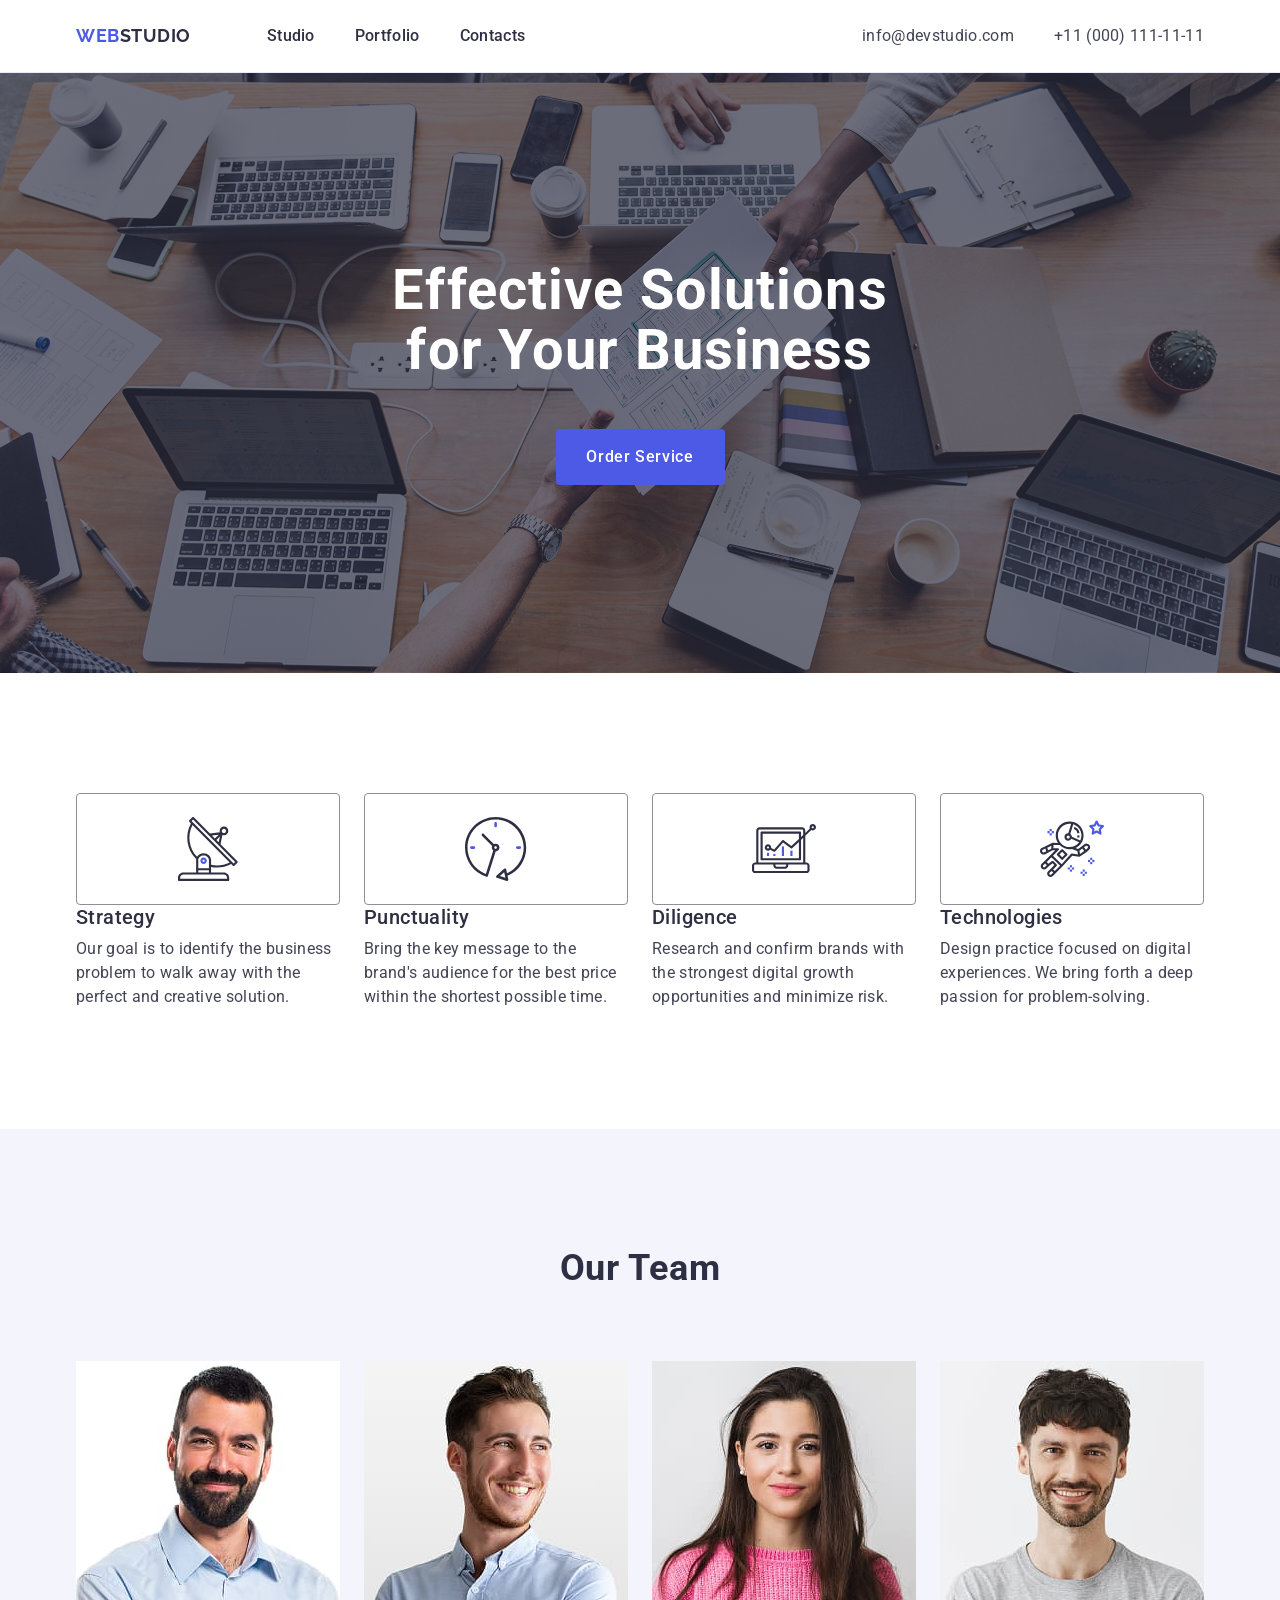
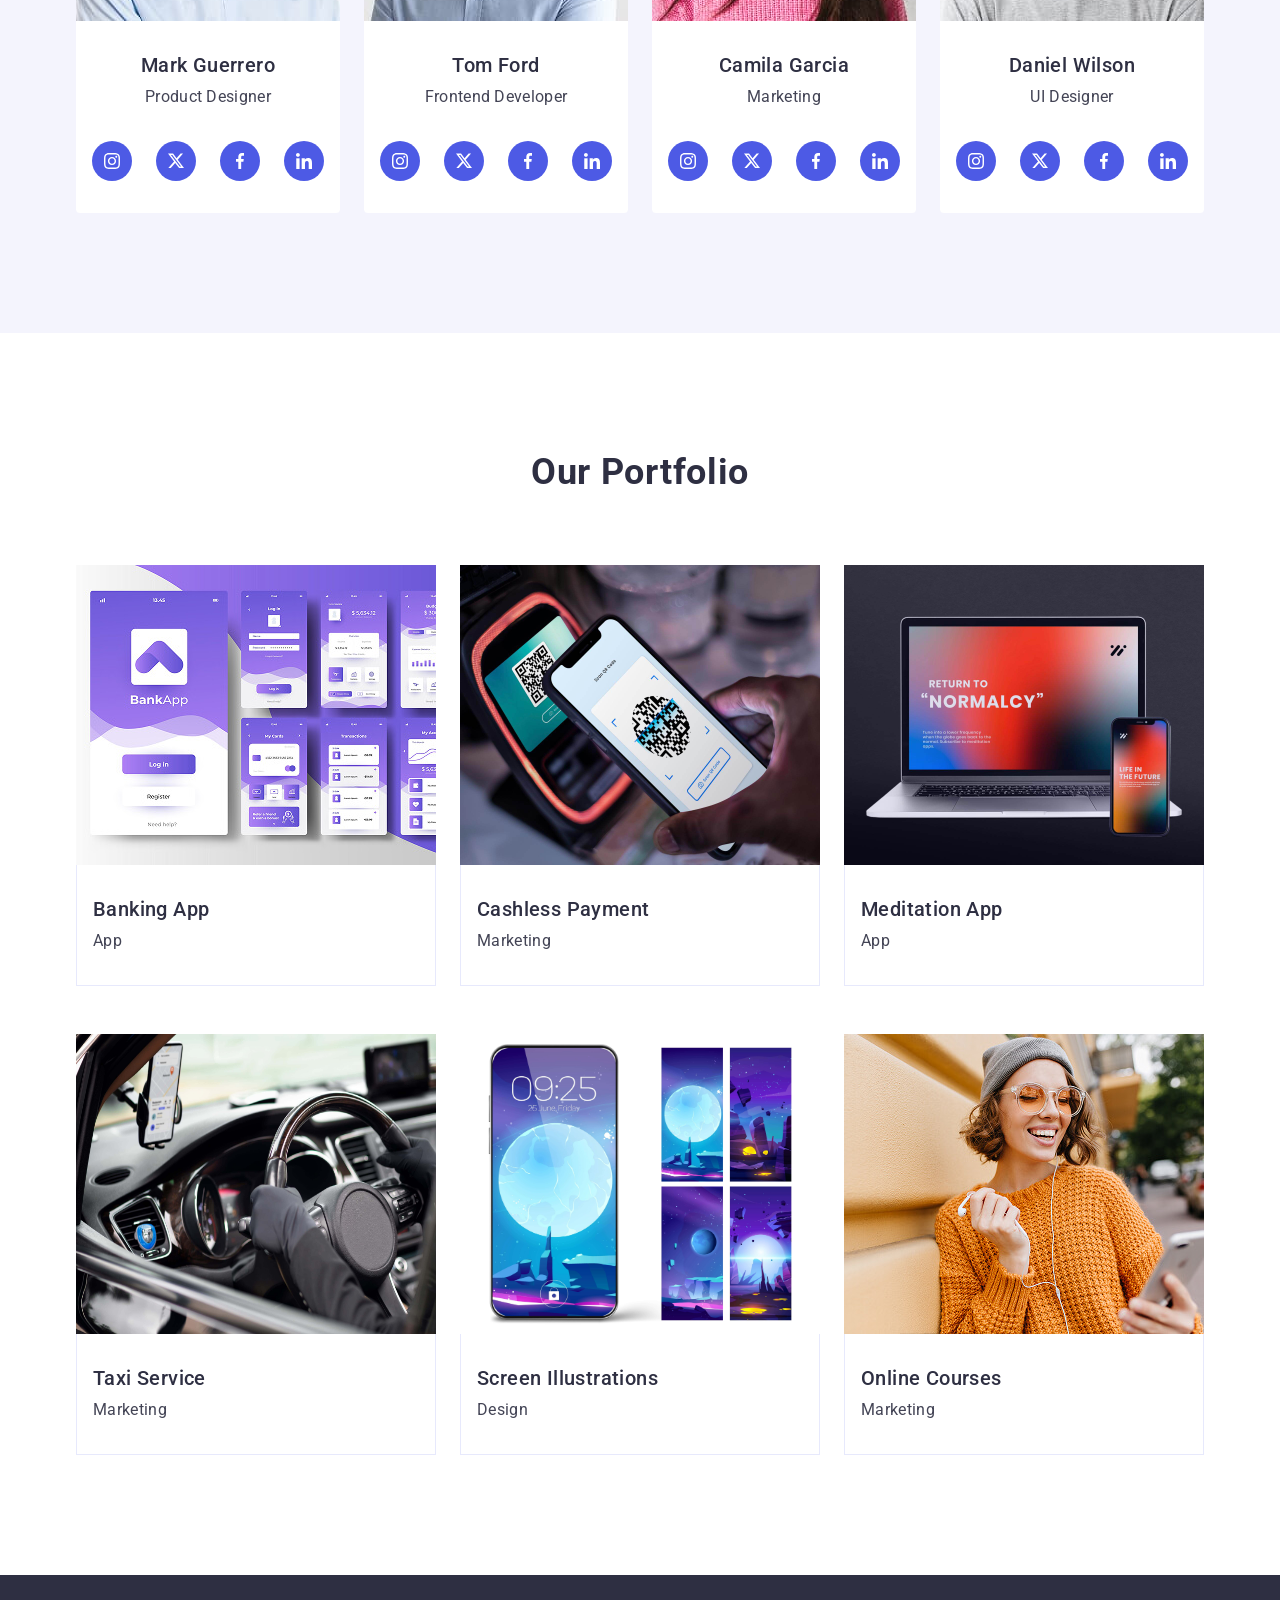
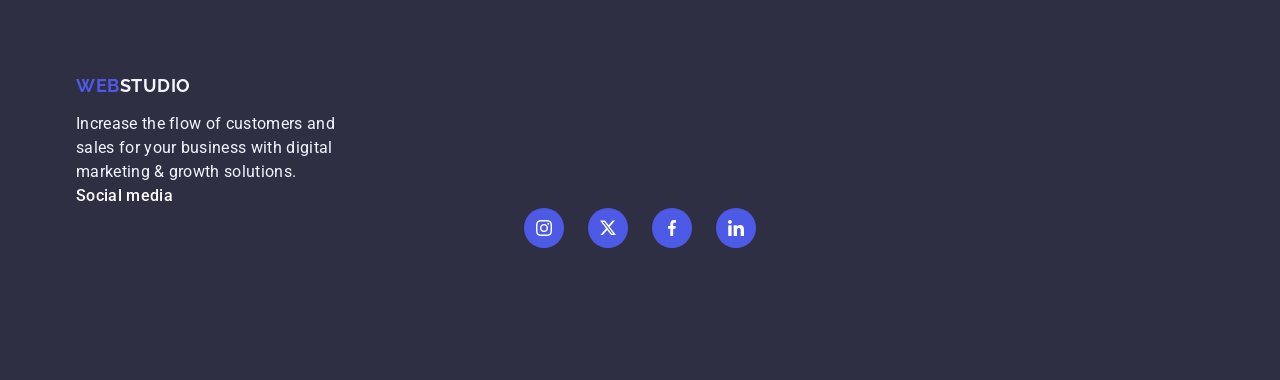
==== index.html @ 0b7d1f28 "правки" ====
<!doctype html>
<!-- home work 4 -->
<html lang="en">
  <head>
    <title>Webstudio</title>
    <!-- connecting google fonts  -->
    <link rel="preconnect" href="https://fonts.googleapis.com" />
    <link rel="preconnect" href="https://fonts.gstatic.com" crossorigin />
    <link
      href="https://fonts.googleapis.com/css2?family=Raleway:ital,wght@0,100..900;1,100..900&family=Roboto:ital,wght@0,100..900;1,100..900&display=swap"
      rel="stylesheet"
    />
    <link
      rel="stylesheet"
      href="https://cdnjs.cloudflare.com/ajax/libs/modern-normalize/3.0.1/modern-normalize.min.css"
    />
    <meta charset="UTF-8" />
    <meta name="viewport" content="width=device-width, initial-scale=1.0" />
    <link rel="stylesheet" href="./css/styles.css" />
  </head>
  <body>
    <header class="header-box">
      <div class="container header-container">
        <nav class="header-nav">
          <a class="logo header-logo" href="./index.html"
            >Web<span class="logo-studio-header">Studio</span></a
          >
          <ul class="menu">
            <li class="menu-item">
              <a class="menu-item-link" href="./index.html">Studio</a>
            </li>
            <li class="menu-item">
              <a class="menu-item-link" href="">Portfolio</a>
            </li>
            <li class="menu-item">
              <a class="menu-item-link" href="">Contacts</a>
            </li>
          </ul>
        </nav>
        <address class="contacts">
          <ul class="contacts-list">
            <li>
              <a class="contacts-link" href="mailto:info@devstudio.com"
                >info@devstudio.com</a
              >
            </li>
            <li>
              <a class="contacts-link" href="tel:+110001111111"
                >+11 (000) 111-11-11</a
              >
            </li>
          </ul>
        </address>
      </div>
    </header>
    <main>
      <!--first section-->
      <section class="first-section">
        <div class="container">
          <h1 class="first-section-title">
            Effective Solutions for Your Business
          </h1>
          <button class="button-order" type="button">Order Service</button>
        </div>
      </section>

      <!--Our Features -->
      <section class="section-strategy">
        <div class="container">
          <h2 class="visually-hidden">не може бути пустим</h2>
          <ul class="icon-menu">
            <li class="icon-item">
              <a href="#"
                ><svg class="icon-svg" width="64" height="64">
                  <use href="./images/icons.svg#satelite"></use>
                </svg>
              </a>
            </li>
            <li class="icon-item">
              <a href="#"
                ><svg class="icon-svg" width="64" height="64">
                  <use href="./images/icons.svg#clock"></use>
                </svg>
              </a>
            </li>
            <li class="icon-item">
              <a href="#">
                <svg class="icon-svg" width="64" height="64">
                  <use href="./images/icons.svg#pc"></use>
                </svg>
              </a>
            </li>
            <li class="icon-item">
              <a href="#"
                ><svg class="icon-svg" width="64" height="64">
                  <use href="./images/icons.svg#cosmo"></use>
                </svg>
              </a>
            </li>
          </ul>
          <ul class="strategy">
            <li class="strategy-item">
              <h3 class="h-style">Strategy</h3>
              <p class="text">
                Our goal is to identify the business problem to walk away with
                the perfect and creative solution.
              </p>
            </li>
            <li class="strategy-item">
              <h3 class="h-style">Punctuality</h3>
              <p class="text">
                Bring the key message to the brand's audience for the best price
                within the shortest possible time.
              </p>
            </li>
            <li class="strategy-item">
              <h3 class="h-style">Diligence</h3>
              <p class="text">
                Research and confirm brands with the strongest digital growth
                opportunities and minimize risk.
              </p>
            </li>
            <li class="strategy-item">
              <h3 class="h-style">Technologies</h3>
              <p class="text">
                Design practice focused on digital experiences. We bring forth a
                deep passion for problem-solving.
              </p>
            </li>
          </ul>
        </div>
      </section>
      <!--Our Team / section 3 -->
      <section class="section_our_team">
        <div class="container">
          <h2 class="title-h2">Our Team</h2>
          <ul class="team-list">
            <li class="team-item">
              <img
                class="team-item-img"
                src="./images/mark_guerrero.jpg"
                alt="Mark Guerrero"
                width="264"
                height="260"
              />
              <div class="text-item">
                <h3 class="h-style h-style-team">Mark Guerrero</h3>
                <p class="text text-style-team">Product Designer</p>
              </div>
              <!-- social icons -->
              <div>
                <ul class="social-menu">
                  <li class="social-item">
                    <a href="#" class="social-link" aria-label="instagram">
                      <svg width="16" height="16">
                        <use href="./images/icons.svg#instagram"></use>
                      </svg>
                    </a>
                  </li>
                  <li class="social-item">
                    <a href="#" class="social-link" aria-label="twitter"
                      ><svg width="16" height="16">
                        <use href="./images/icons.svg#twitter"></use>
                      </svg>
                    </a>
                  </li>
                  <li class="social-item">
                    <a href="#" class="social-link" aria-label="facebook"
                      ><svg width="16" height="16">
                        <use href="./images/icons.svg#facebook"></use>
                      </svg>
                    </a>
                  </li>
                  <li class="social-icon">
                    <a href="#" class="social-link" aria-label="linkdn"
                      ><svg width="16" height="16">
                        <use href="./images/icons.svg#linkdn"></use>
                      </svg>
                    </a>
                  </li>
                </ul>
              </div>
            </li>
            <li class="team-item">
              <img
                class="team-item-img"
                src="./images/tom_ford.jpg"
                alt="Tom Ford"
                width="264"
                height="260"
              />
              <div class="text-item">
                <h3 class="h-style h-style-team">Tom Ford</h3>
                <p class="text text-style-team">Frontend Developer</p>
              </div>
              <div>
                <ul class="social-menu">
                  <li class="social-item">
                    <a href="#" class="social-link" aria-label="instagram">
                      <svg width="16" height="16">
                        <use href="./images/icons.svg#instagram"></use>
                      </svg>
                    </a>
                  </li>
                  <li class="social-item">
                    <a href="#" class="social-link" aria-label="twitter"
                      ><svg width="16" height="16">
                        <use href="./images/icons.svg#twitter"></use>
                      </svg>
                    </a>
                  </li>
                  <li>
                    <a href="#" class="social-link" aria-label="facebook"
                      ><svg width="16" height="16">
                        <use href="./images/icons.svg#facebook"></use>
                      </svg>
                    </a>
                  </li>
                  <li>
                    <a href="#" class="social-link" aria-label="linkdn"
                      ><svg width="16" height="16">
                        <use href="./images/icons.svg#linkdn"></use>
                      </svg>
                    </a>
                  </li>
                </ul>
              </div>
            </li>

            <li class="team-item">
              <img
                class="team-item-img"
                src="./images/camila_garcia.jpg"
                alt="foto_camila_garcia"
                width="264"
                height="260"
              />
              <div class="text-item">
                <h3 class="h-style h-style-team">Camila Garcia</h3>
                <p class="text text-style-team">Marketing</p>
              </div>
              <div>
                <ul class="social-menu">
                  <li>
                    <a href="#" class="social-link" aria-label="instagram">
                      <svg width="16" height="16">
                        <use href="./images/icons.svg#instagram"></use>
                      </svg>
                    </a>
                  </li>
                  <li>
                    <a href="#" class="social-link" aria-label="twitter"
                      ><svg width="16" height="16">
                        <use href="./images/icons.svg#twitter"></use>
                      </svg>
                    </a>
                  </li>
                  <li>
                    <a href="#" class="social-link" aria-label="facebook"
                      ><svg class="social-icon" width="16" height="16">
                        <use href="./images/icons.svg#facebook"></use>
                      </svg>
                    </a>
                  </li>
                  <li>
                    <a href="#" class="social-link" aria-label="linkdn"
                      ><svg width="16" height="16">
                        <use href="./images/icons.svg#linkdn"></use>
                      </svg>
                    </a>
                  </li>
                </ul>
              </div>
            </li>
            <li class="team-item">
              <img
                class="team-item-img"
                src="./images/daniel_wilson.jpg"
                alt="Daniel  Wilson"
                width="264"
                height="260"
              />
              <div class="text-item">
                <h3 class="h-style h-style-team">Daniel Wilson</h3>
                <p class="text text-style-team">UI Designer</p>
              </div>
              <div>
                <ul class="social-menu">
                  <li>
                    <a href="#" class="social-link" aria-label="instagram">
                      <svg width="16" height="16">
                        <use href="./images/icons.svg#instagram"></use>
                      </svg>
                    </a>
                  </li>
                  <li>
                    <a href="#" class="social-link" aria-label="twitter"
                      ><svg width="16" height="16">
                        <use href="./images/icons.svg#twitter"></use>
                      </svg>
                    </a>
                  </li>
                  <li>
                    <a href="#" class="social-link" aria-label="facebook"
                      ><svg width="16" height="16">
                        <use href="./images/icons.svg#facebook"></use>
                      </svg>
                    </a>
                  </li>
                  <li>
                    <a href="#" class="social-link" aria-label="linkdn"
                      ><svg width="16" height="16">
                        <use href="./images/icons.svg#linkdn"></use>
                      </svg>
                    </a>
                  </li>
                </ul>
              </div>
            </li>
          </ul>
        </div>
      </section>
      <!-- Our Portfolio/ section 4 -->
      <section class="section-portfolio">
        <div class="container">
          <h2 class="title-h2">Our Portfolio</h2>
          <ul class="portfolio-list">
            <li class="portfolio-item">
              <img
                class="portfolio-item-img"
                src="./images/banking_app.jpg"
                alt="Banking App"
                width="360"
                height="300"
              />
              <div class="text-portfolio">
                <h3 class="h-style">Banking App</h3>
                <p class="text">App</p>
              </div>
            </li>
            <li class="portfolio-item">
              <img
                class="portfolio-item-img"
                src="./images/cashless_payment.jpg"
                alt="Cashless Payment"
                width="360"
                height="300"
              />
              <div class="text-portfolio">
                <h3 class="h-style">Cashless Payment</h3>
                <p class="text">Marketing</p>
              </div>
            </li>
            <li class="portfolio-item">
              <img
                class="portfolio-item-img"
                src="./images/meditation_app.jpg"
                alt="Meditation App"
                width="360"
                height="300"
              />
              <div class="text-portfolio">
                <h3 class="h-style">Meditation App</h3>
                <p class="text">App</p>
              </div>
            </li>
            <li class="portfolio-item">
              <img
                class="portfolio-item-img"
                src="./images/taxi_service.jpg"
                alt="Taxi Service"
                width="360"
                height="300"
              />
              <div class="text-portfolio">
                <h3 class="h-style">Taxi Service</h3>
                <p class="text">Marketing</p>
              </div>
            </li>
            <li class="portfolio-item">
              <img
                class="portfolio-item-img"
                src="./images/screen_illustrations.jpg"
                alt="Screen Illustrations"
                width="360"
                height="300"
              />
              <div class="text-portfolio">
                <h3 class="h-style">Screen Illustrations</h3>
                <p class="text">Design</p>
              </div>
            </li>
            <li class="portfolio-item">
              <img
                class="portfolio-item-img"
                src="./images/online_courses.jpg"
                alt="Online Courses"
                width="360"
                height="300"
              />
              <div class="text-portfolio">
                <h3 class="h-style">Online Courses</h3>
                <p class="text">Marketing</p>
              </div>
            </li>
          </ul>
        </div>
      </section>
    </main>
    <footer class="footer">
      <div class="container">
        <a class="logo logo-footer" href="./index.html"
          >Web<span class="logo-studio-footer">Studio</span></a
        >
        <p class="footer-text">
          Increase the flow of customers and sales for your business with
          digital marketing & growth solutions.
        </p>
        <div>
          <p class="footer-social-text">Social media</p>
          <ul class="social-menu">
            <li class="social-item">
              <a href="#" class="social-link" aria-label="instagram">
                <svg class="social-icon" width="16" height="16">
                  <use href="./images/icons.svg#instagram"></use>
                </svg>
              </a>
            </li>
            <li class="social-item">
              <a href="#" class="social-link" aria-label="twitter"
                ><svg class="social-icon" width="16" height="16">
                  <use href="./images/icons.svg#twitter"></use>
                </svg>
              </a>
            </li>
            <li class="social-item">
              <a href="#" class="social-link" aria-label="facebook"
                ><svg class="social-icon" width="16" height="16">
                  <use href="./images/icons.svg#facebook"></use>
                </svg>
              </a>
            </li>
            <li class="social-icon">
              <a href="#" class="social-link" aria-label="linkdn"
                ><svg class="social-icon" width="16" height="16">
                  <use href="./images/icons.svg#linkdn"></use>
                </svg>
              </a>
            </li>
          </ul>
        </div>
      </div>
    </footer>
  </body>
</html>
---- css/styles.css ----
/* стандартное правило стилей при верстке. Reset style */
ul {
  list-style-type: none;
  margin: 0;
  padding: 0;
}

a {
  text-decoration: none;
}

h1,
h2,
h3,
p {
  margin: 0;
  padding: 0;
}
.container {
  max-width: 1158px;
  padding: 0 15px;
  margin: 0 auto;
}
img {
  display: block;
  max-width: 100%;
}
button {
  border: none;
  background: none;
  cursor: pointer;
}

.header-box {
  border-bottom: 1px solid #e7e9fc;
}
.header-container {
  display: flex;
  align-items: center;
}
.header-nav {
  align-items: center;
  display: flex;
}
.menu {
  display: flex;
  align-items: center;
}
.contacts-list {
  display: flex;
  align-items: center;
  gap: 40px;
}
.header-logo {
  padding: 24px 0;
  margin-right: 76px;
}
body {
  background-color: #fff;
  color: #434455;
  font-family: "Roboto", sans-serif;
}
.text {
  color: #434455;
  font-weight: 400;
  font-size: 16px;
  line-height: 1.5;
  letter-spacing: 0.02em;
}

/* menu*/
.logo {
  font-weight: 700;
  font-size: 18px;
  line-height: 1.17;
  letter-spacing: 0.03em;
  text-transform: uppercase;
  font-family: "Raleway", sans-serif;
  color: #4d5ae5;
}
.logo-studio-header {
  color: #2e2f42;
}
.logo-studio-footer {
  color: #f4f4fd;
}
.contacts {
  font-style: normal;
}
.menu {
  gap: 40px;
}
.menu-item-link {
  padding: 24px 0;
  display: block;
  color: #2e2f42;
  font-weight: 500;
  font-size: 16px;
  line-height: 1.5;
  letter-spacing: 0.02em;
}
.menu-item-link:hover {
  color: #404bbf;
  text-decoration: underline;
}
.menu-item-link:focus {
  color: #404bbf;
  text-decoration: underline;
}
/* section address */
.contacts-link {
  color: #434455;
  font-weight: 400;
  font-size: 16px;
  line-height: 1.5;
  letter-spacing: 0.02em;
}
.contacts {
  margin-left: auto;
}
.contacts-list:hover {
  color: #404bbf;
}
.contacts-list:focus {
  color: #404bbf;
}
/* first-section / button */
.first-section {
  padding: 188px 0;

  background-image:
    linear-gradient(
      180deg,
      rgba(46, 47, 66, 0.7) 0%,
      rgba(46, 47, 66, 0.7) 100%
    ),
    url(../images/hero-bg.jpg);

  background-color: #2e2f42;
  background-repeat: no-repeat;
  background-position: center;
  background-size: cover;
}

.first-section-title {
  color: #ffffff;
  font-size: 56px;
  line-height: 1.07;
  text-align: center;
  letter-spacing: 0.02em;
  max-width: 496px;
  margin-bottom: 48px;
  margin-left: auto;
  margin-right: auto;
}
.button-order {
  font-family: "Roboto", sans-serif;
  background-color: #4d5ae5;
  font-weight: 500;
  font-size: 16px;
  line-height: 1.5;
  letter-spacing: 0.04em;
  color: #fff;
  border: none;
  border-radius: 4px;
  cursor: pointer;
  display: block;
  min-width: 169px;
  height: 56px;
  margin: auto;
}
.button-order:hover {
  background-color: #404bbf;
}
.button-order:focus {
  background-color: #404bbf;
}

/* Our Features/ strategy */
.section-strategy {
  padding: 120px 0;
}
.visually-hidden {
  position: absolute;
  width: 1px;
  height: 1px;
  margin: -1px;
  border: 0;
  padding: 0;
  white-space: nowrap;
  clip-path: inset(100%);
  clip: rect(0 0 0 0);
  overflow: hidden;
}
.icon-menu {
  display: flex;
  gap: 24px;
}
.icon-item {
  border: 1px solid #8e8f99;
  border-radius: 4px;
  width: 264px;
  height: 112px;

  display: flex;
  justify-content: center;
  align-items: center;
}
.icon-svg {
  display: block;
}
.h-style {
  margin-bottom: 8px;
  font-weight: 500;
  font-size: 20px;
  line-height: 1.2;
  letter-spacing: 0.02em;
  color: #2e2f42;
}
.strategy {
  display: flex;
  gap: 24px;
}
.strategy-item {
  width: calc((100% - 72px) / 4);
}

/* our team/ section 3 */
.section_our_team {
  padding: 120px 0;
  background-color: #f4f4fd;
}
.title-h2 {
  margin-bottom: 72px;
  font-size: 36px;
  font-weight: 700;
  line-height: 1.11;
  text-align: center;
  letter-spacing: 0.02em;
  text-transform: capitalize;
  color: #2e2f42;
}
.team-list {
  background-color: #f4f4fd;
  display: flex;
  gap: 24px;
}
.team-section {
  background-color: #f4f4fd;
}
.team-item {
  background-color: #ffffff;
  width: calc((100% - 72px) / 4);
  border-radius: 0px 0px 4px 4px;
}
.text-item {
  padding: 32px 0;
}
.h-style-team {
  text-align: center;
}
.text-style-team {
  text-align: center;
}

.social-menu {
  display: flex;
  justify-content: center;
  gap: 24px;
  margin-bottom: 32px;
}

.social-link {
  display: flex;
  align-items: center;
  justify-content: center;
  background-color: #4d5ae5;
  width: 40px;
  height: 40px;
  border-radius: 50%;
}

.social-menu svg {
  color: #fff;
}

/*  Our Portfolio */
.portfolio {
  background-color: #e7e9fc;
  color: #434455;
}
.section-portfolio {
  padding: 120px 0 120px 0;
}

.portfolio-list {
  display: flex;
  flex-wrap: wrap;
  column-gap: 24px;
  row-gap: 48px;
}
.portfolio-item {
  width: calc((100% - 48px) / 3);
  border-bottom: #fff;
}
.portfolio-item:hover {
  box-shadow:
    0 2px 1px 0 rgba(46, 47, 66, 0.08),
    0 1px 1px 0 rgba(46, 47, 66, 0.16),
    0 1px 6px 0 rgba(46, 47, 66, 0.08);
}
.text-portfolio {
  padding: 32px 16px;
  border: 1px solid #e7e9fc;
  border-top: none;
}

/* #region footer */
.footer {
  background-color: #2e2f42;
  padding: 100px 0;
}

.logo-footer {
  display: inline-block;
  margin-bottom: 16px;
}
.footer-text {
  font-family: "Roboto", sans-serif;
  font-weight: 400;
  font-size: 16px;
  line-height: 1.5;
  letter-spacing: 0.02em;
  color: #f4f4fd;
  max-width: 264px;
}
.footer-social-text {
  font-family: "Roboto", sans-serif;
  font-weight: 500;
  font-size: 16px;
  line-height: 1.5;
  letter-spacing: 0.02em;
  color: #fff;
}
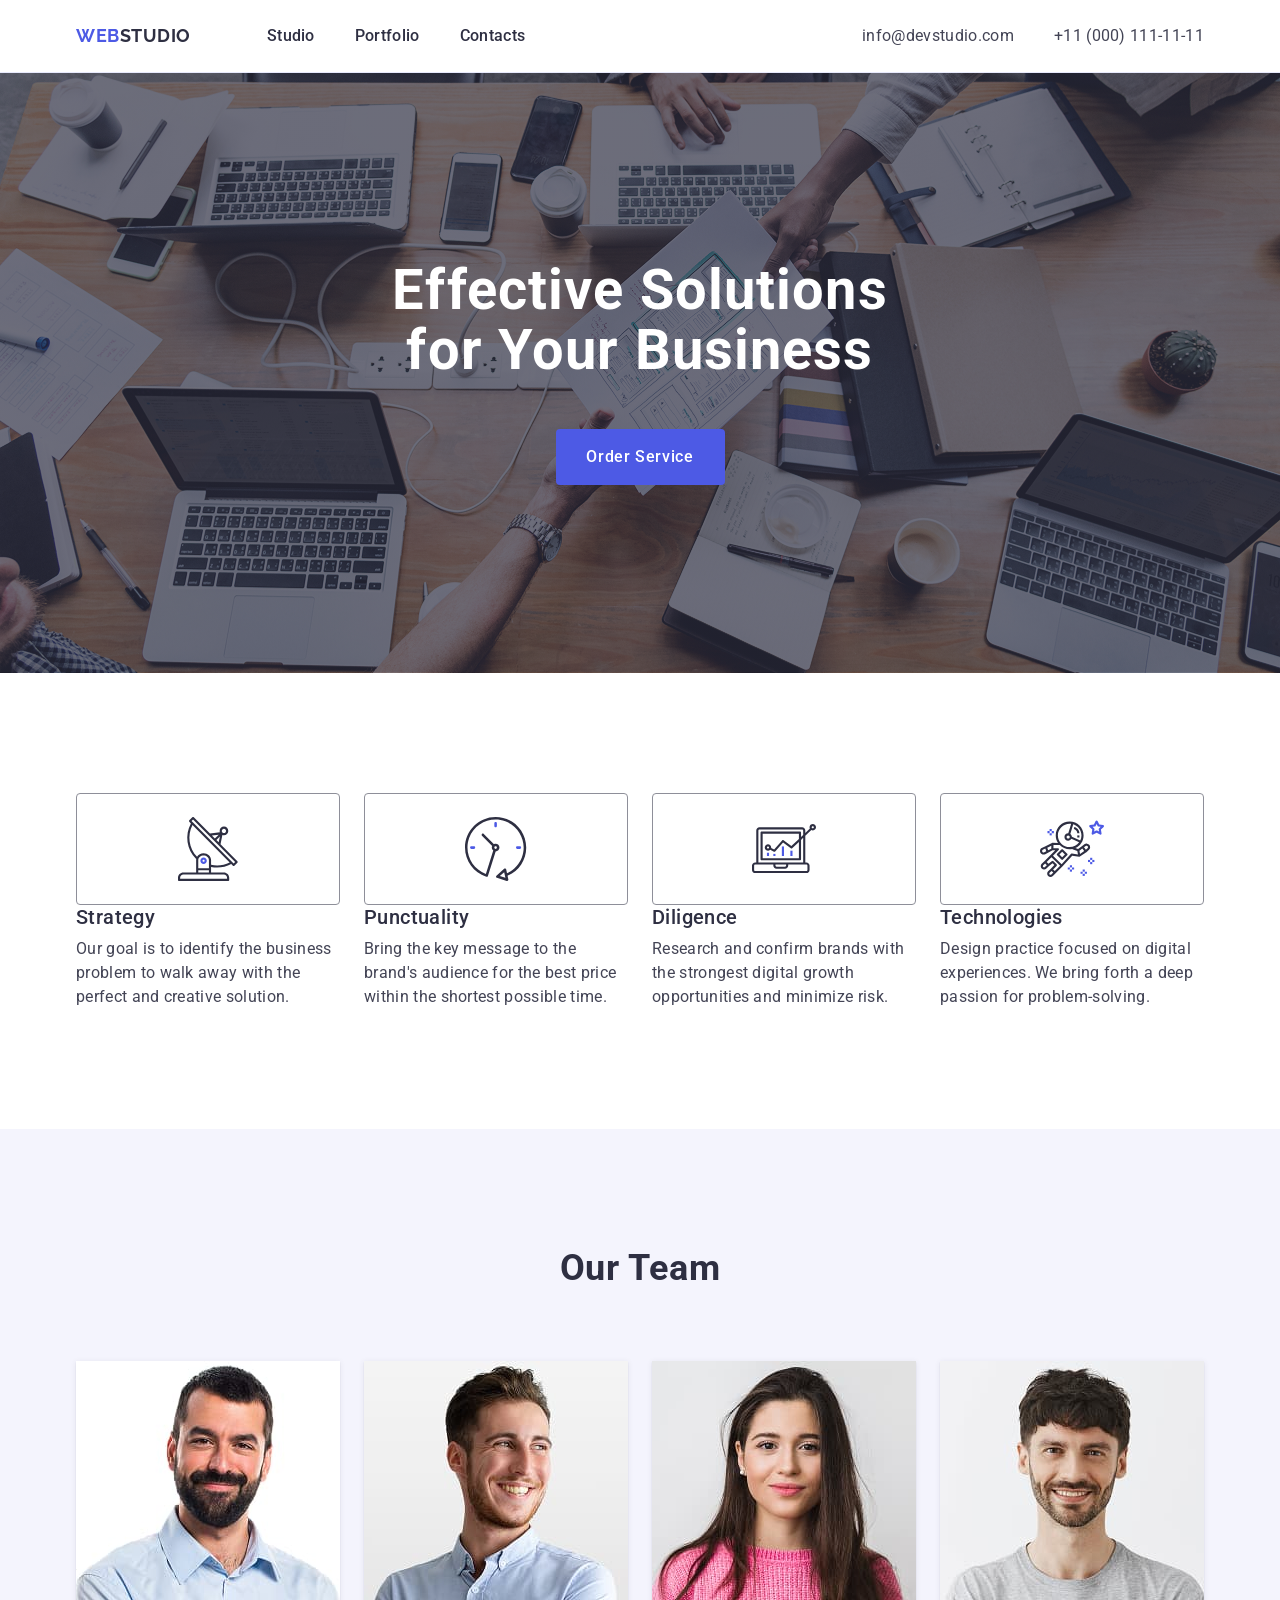
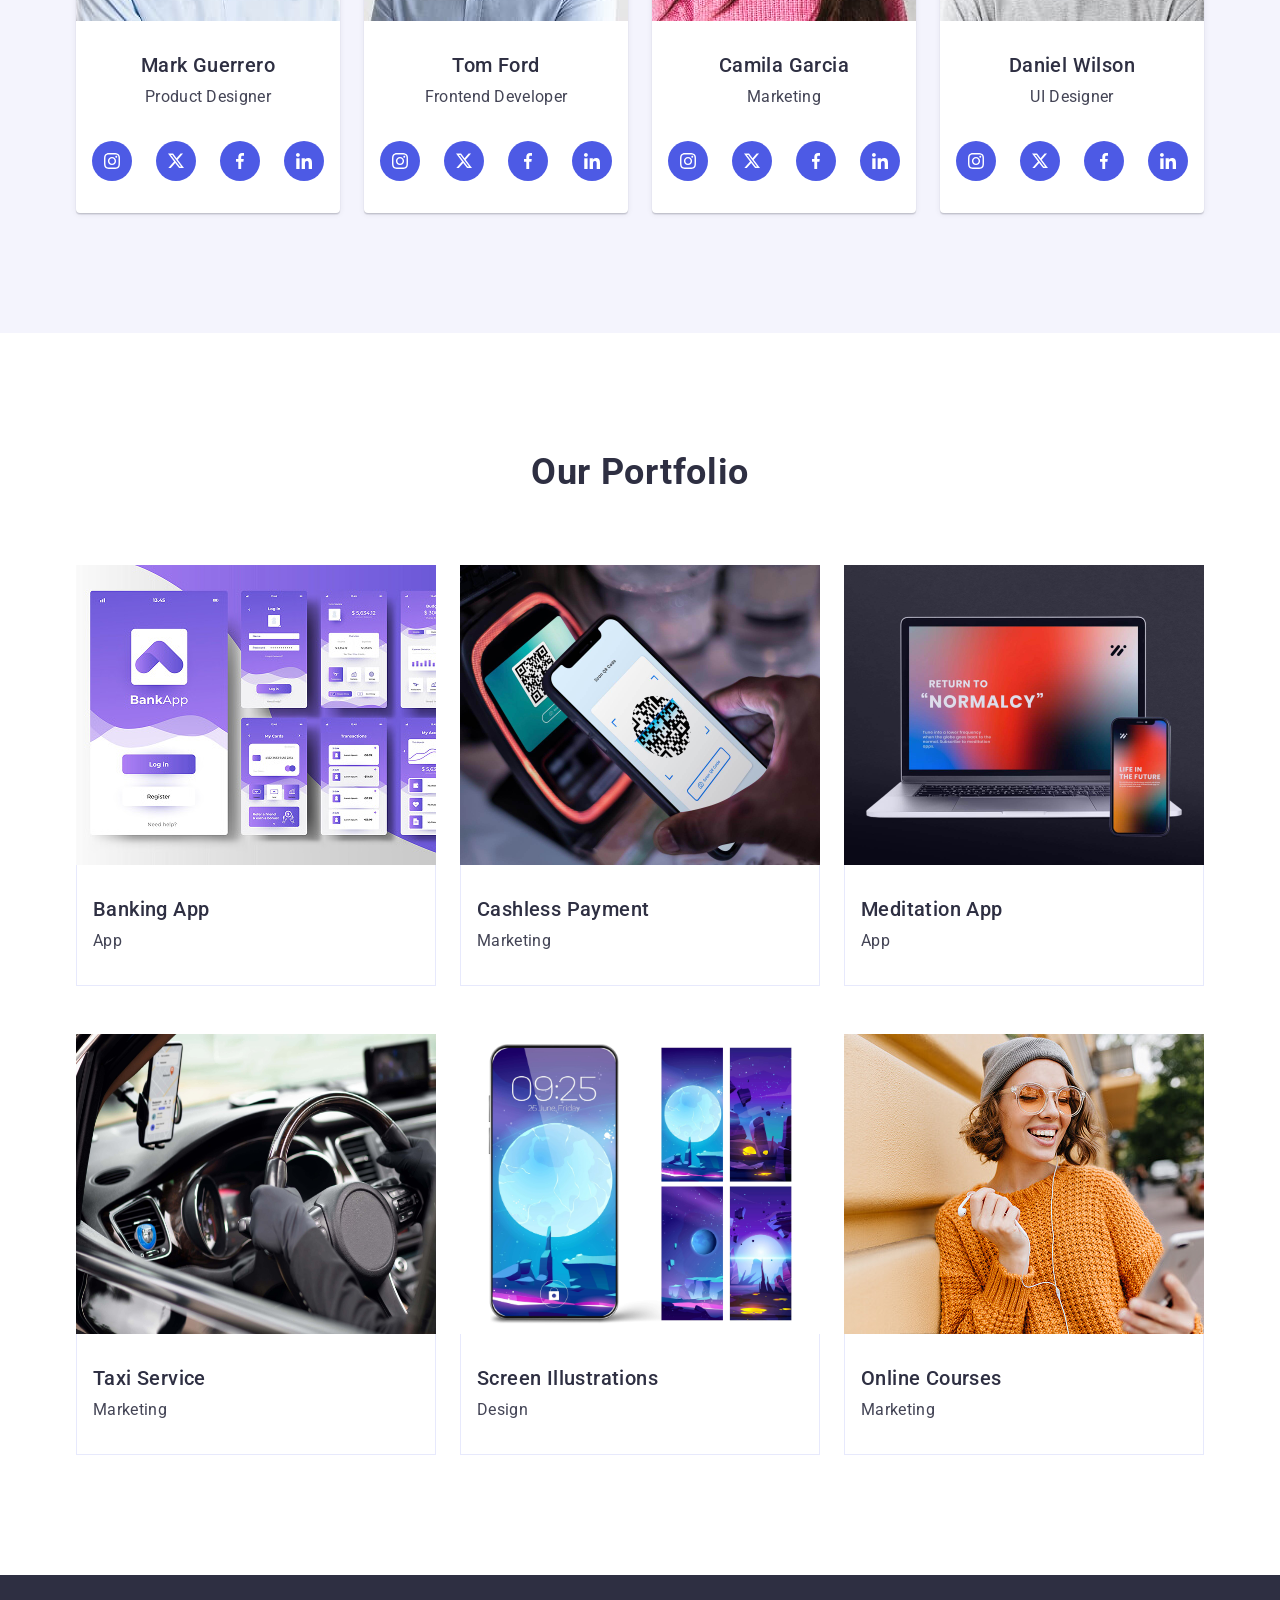
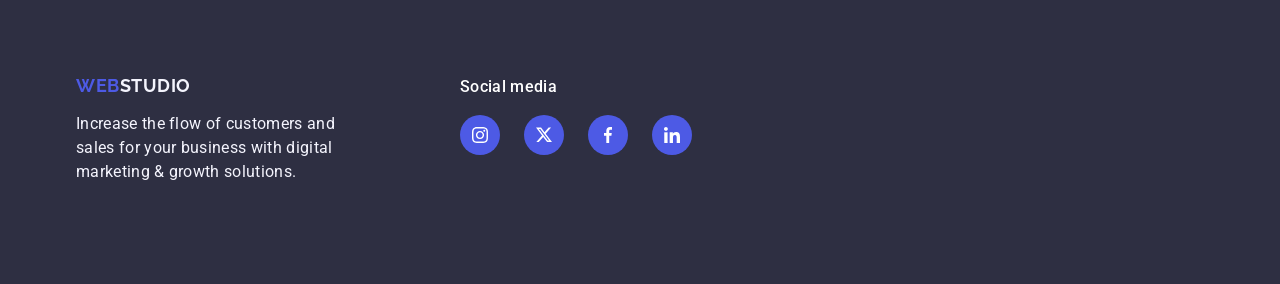
==== commit 4b792c66: "поправил футер" ====
--- a/index.html
+++ b/index.html
@@ -408,15 +408,18 @@
       </section>
     </main>
     <footer class="footer">
-      <div class="container">
-        <a class="logo logo-footer" href="./index.html"
-          >Web<span class="logo-studio-footer">Studio</span></a
-        >
-        <p class="footer-text">
-          Increase the flow of customers and sales for your business with
-          digital marketing & growth solutions.
-        </p>
-        <div>
+      <div class="container footer-container">
+        <div class="footer-info">
+          <a class="logo logo-footer" href="./index.html">
+            Web<span class="logo-studio-footer">Studio</span>
+          </a>
+          <p class="footer-text">
+            Increase the flow of customers and sales for your business with
+            digital marketing & growth solutions.
+          </p>
+        </div>
+
+        <div class="footer-social">
           <p class="footer-social-text">Social media</p>
           <ul class="social-menu">
             <li class="social-item">
--- a/css/styles.css
+++ b/css/styles.css
@@ -69,6 +69,44 @@
 }
 
 /* menu*/
+.is-active {
+  border-radius: 2px;
+  width: 100%;
+  height: 4px;
+}
+.menu-item-link {
+  position: relative;
+  padding: 24px 0;
+  display: block;
+  color: #2e2f42;
+  font-weight: 500;
+  font-size: 16px;
+  line-height: 1.5;
+  letter-spacing: 0.02em;
+}
+.menu-item-link:hover,
+.menu-item-link:focus-visible,
+.menu-item-link.is-active {
+  color: #404bbf;
+}
+.menu-item-link:hover::after,
+.menu-item-link:focus-visible::after,
+.menu-item-link.is-active::after {
+  transform: scaleX(1);
+}
+.menu-item-link::after {
+  content: "";
+  position: absolute;
+  left: 0;
+  bottom: 0;
+  width: 100%;
+  height: 4px;
+  border-radius: 2px;
+  background-color: #404bbf;
+
+  transform: scaleX(0);
+  transition: transform 200ms ease;
+}
 .logo {
   font-weight: 700;
   font-size: 18px;
@@ -90,23 +128,7 @@
 .menu {
   gap: 40px;
 }
-.menu-item-link {
-  padding: 24px 0;
-  display: block;
-  color: #2e2f42;
-  font-weight: 500;
-  font-size: 16px;
-  line-height: 1.5;
-  letter-spacing: 0.02em;
-}
-.menu-item-link:hover {
-  color: #404bbf;
-  text-decoration: underline;
-}
-.menu-item-link:focus {
-  color: #404bbf;
-  text-decoration: underline;
-}
+
 /* section address */
 .contacts-link {
   color: #434455;
@@ -252,6 +274,10 @@
   background-color: #ffffff;
   width: calc((100% - 72px) / 4);
   border-radius: 0px 0px 4px 4px;
+  box-shadow:
+    0 2px 1px 0 rgba(46, 47, 66, 0.08),
+    0 1px 1px 0 rgba(46, 47, 66, 0.16),
+    0 1px 6px 0 rgba(46, 47, 66, 0.08);
 }
 .text-item {
   padding: 32px 0;
@@ -278,8 +304,13 @@
   width: 40px;
   height: 40px;
   border-radius: 50%;
-}
-
+  color: #fff;
+  transition: background-color 250ms cubic-bezier(0.4, 0, 0.2, 1);
+}
+.social-link:hover,
+.social-link:focus-visible {
+  background-color: #404bbf;
+}
 .social-menu svg {
   color: #fff;
 }
@@ -316,6 +347,17 @@
 }
 
 /* #region footer */
+.footer-container {
+  display: flex;
+  align-items: baseline;
+}
+.footer-info {
+  margin-right: 120px;
+}
+.footer-social .social-menu {
+  margin-top: 16px;
+  margin-bottom: 0;
+}
 .footer {
   background-color: #2e2f42;
   padding: 100px 0;
@@ -325,6 +367,7 @@
   display: inline-block;
   margin-bottom: 16px;
 }
+
 .footer-text {
   font-family: "Roboto", sans-serif;
   font-weight: 400;
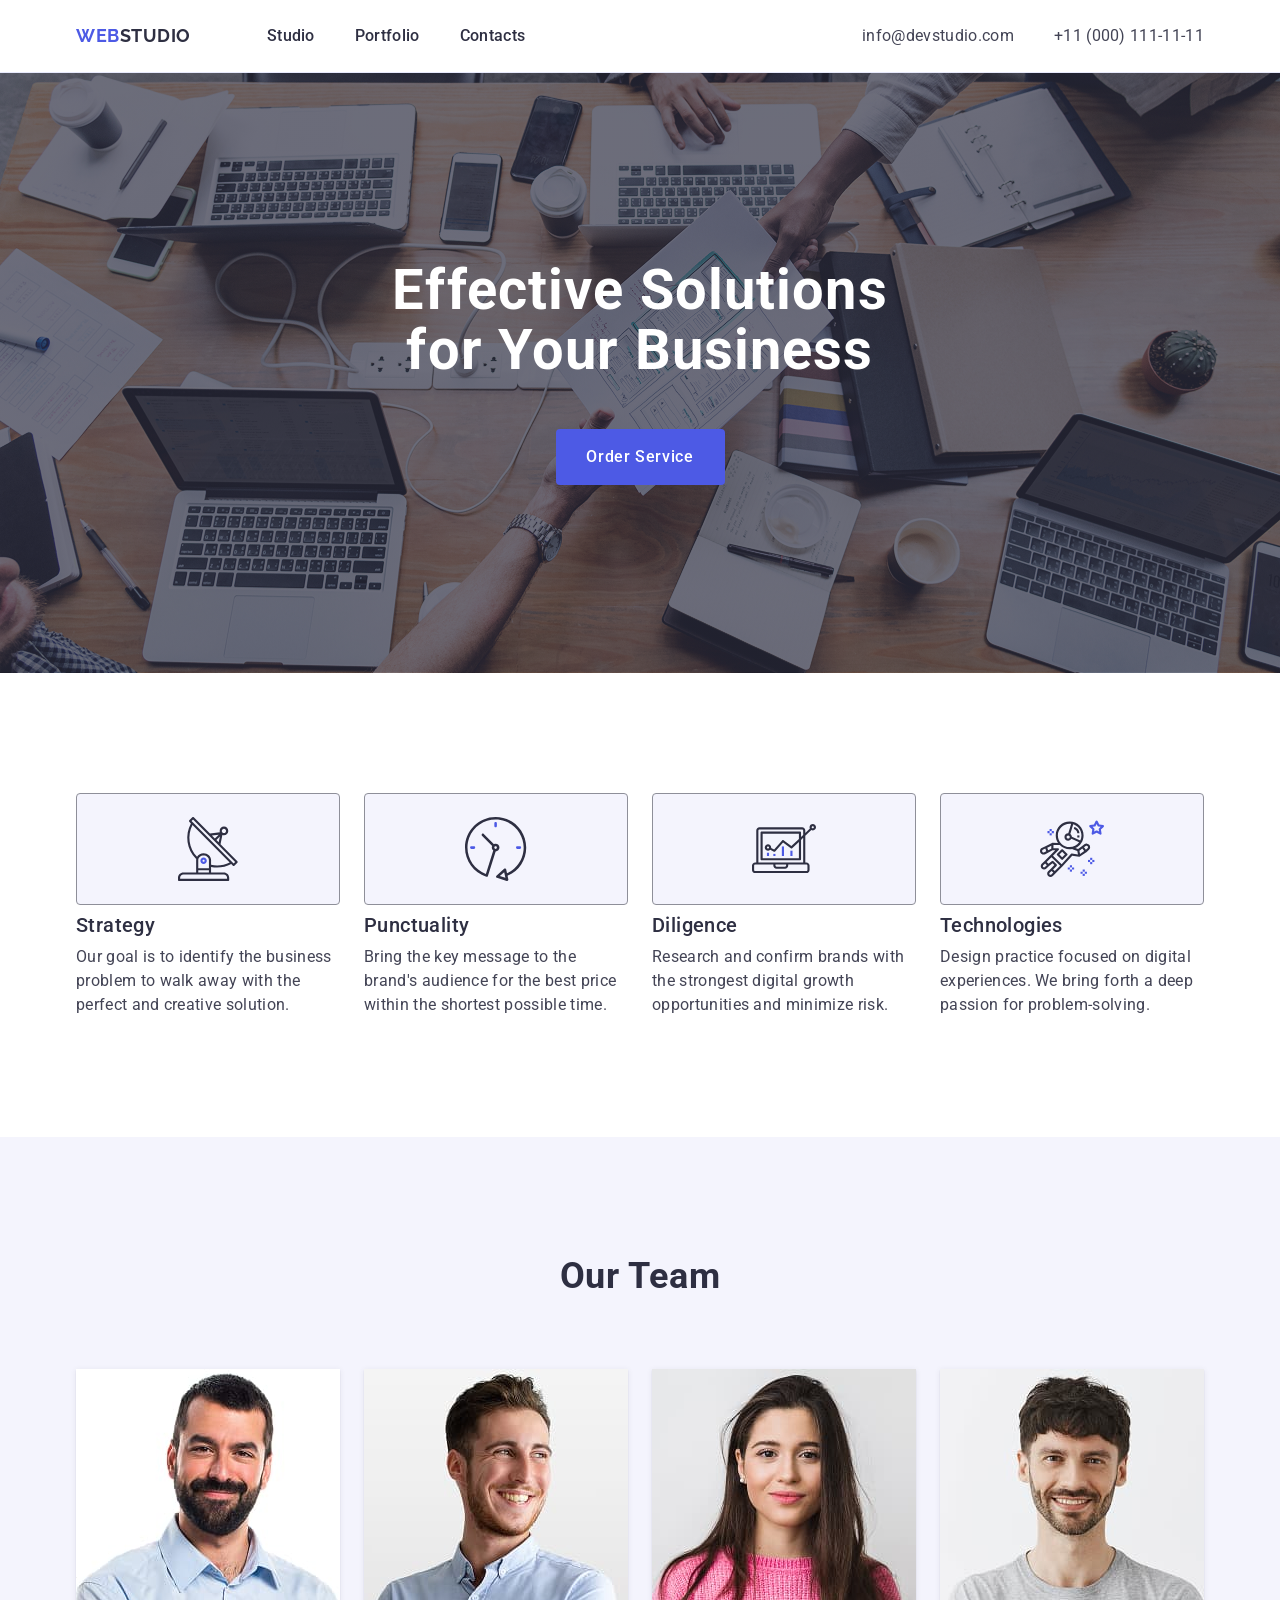
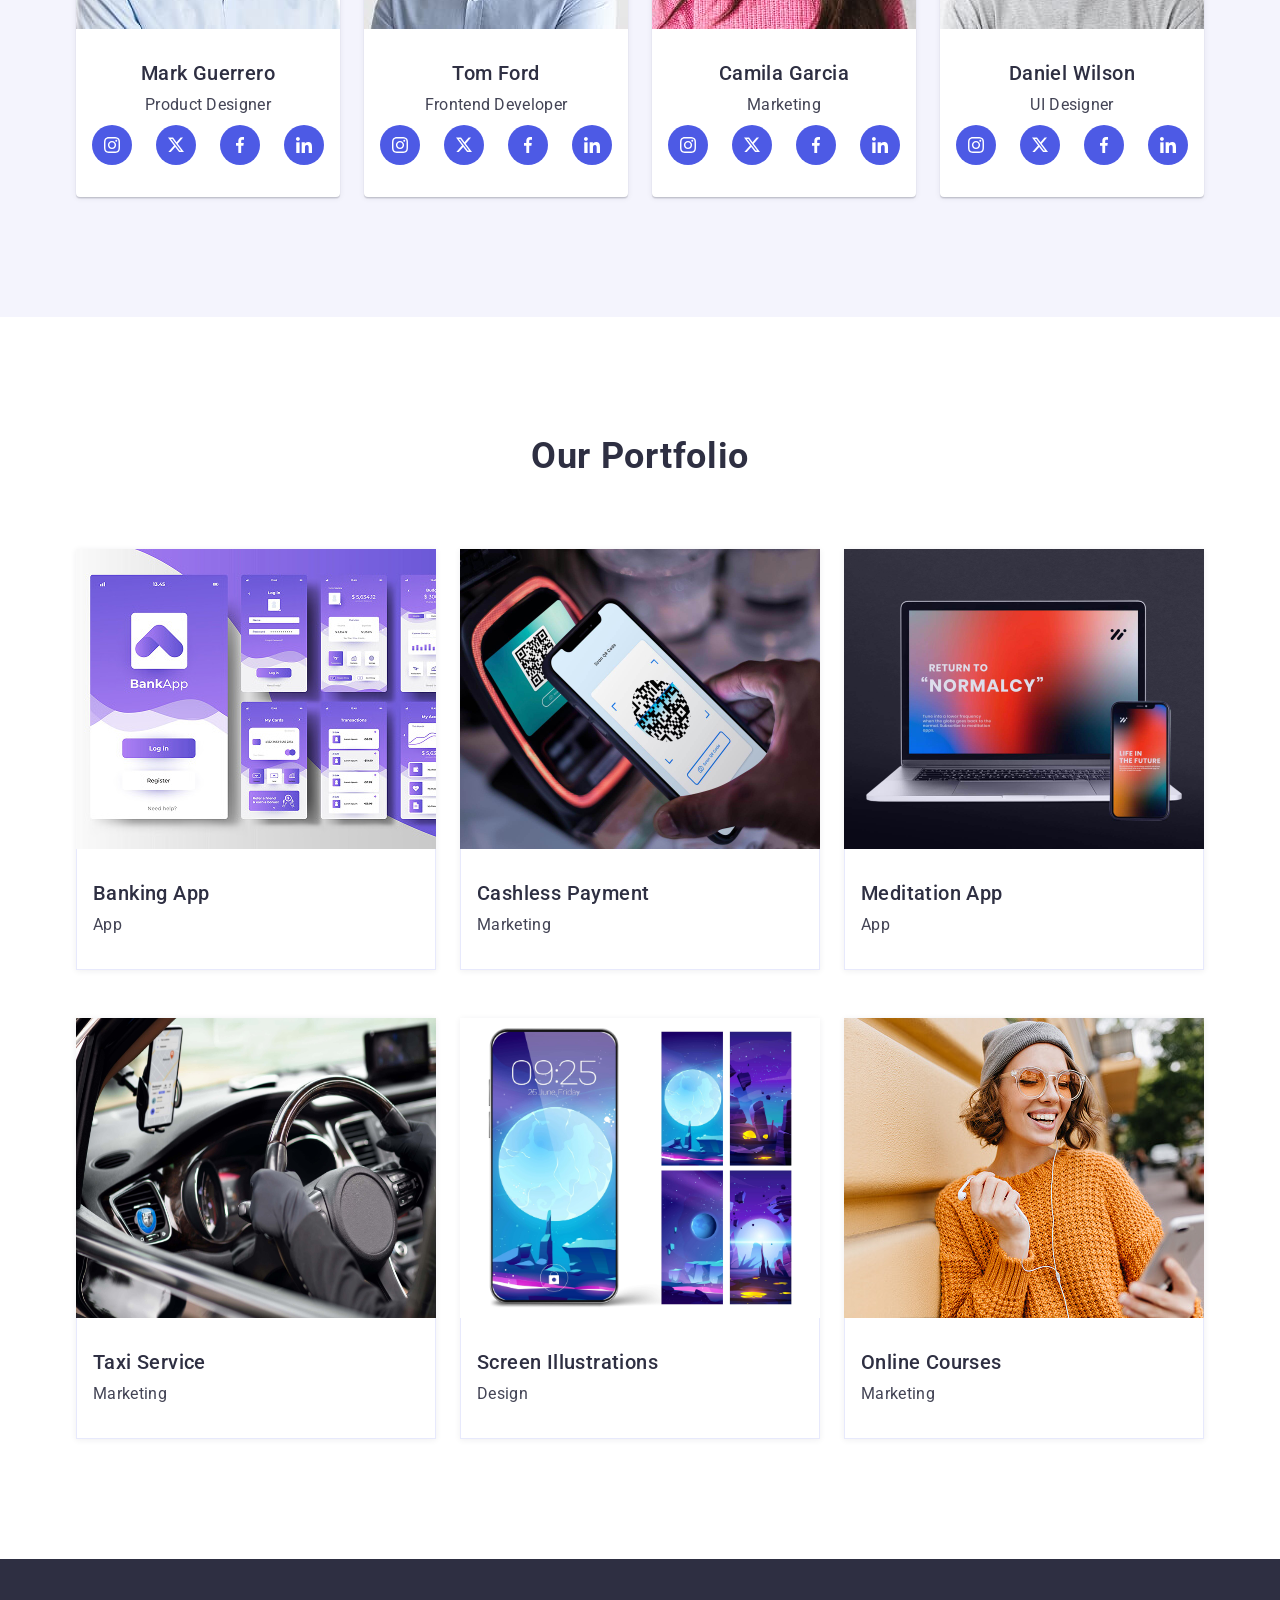
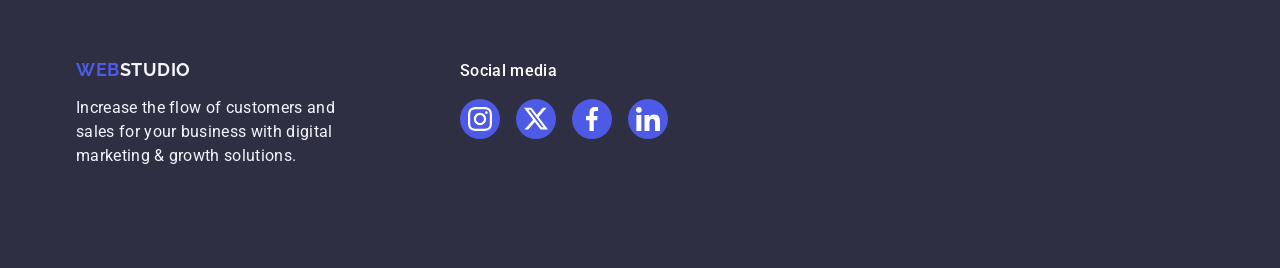
==== commit bf17a7ea: "4/4" ====
--- a/index.html
+++ b/index.html
@@ -16,15 +16,16 @@
     />
     <meta charset="UTF-8" />
     <meta name="viewport" content="width=device-width, initial-scale=1.0" />
-    <link rel="stylesheet" href="./css/styles.css" />
+    <link rel="stylesheet" href="./css/main.css" />
   </head>
   <body>
-    <header class="header-box">
+    <header id="header" class="header-box">
       <div class="container header-container">
+        <a class="logo header-logo" href="./index.html">
+          Web<span class="logo-studio-header">Studio</span>
+        </a>
+
         <nav class="header-nav">
-          <a class="logo header-logo" href="./index.html"
-            >Web<span class="logo-studio-header">Studio</span></a
-          >
           <ul class="menu">
             <li class="menu-item">
               <a class="menu-item-link" href="./index.html">Studio</a>
@@ -37,6 +38,7 @@
             </li>
           </ul>
         </nav>
+
         <address class="contacts">
           <ul class="contacts-list">
             <li>
@@ -55,7 +57,7 @@
     </header>
     <main>
       <!--first section-->
-      <section class="first-section">
+      <section id="hero" class="first-section">
         <div class="container">
           <h1 class="first-section-title">
             Effective Solutions for Your Business
@@ -65,62 +67,57 @@
       </section>
 
       <!--Our Features -->
-      <section class="section-strategy">
+
+      <section id="features" class="section-strategy">
         <div class="container">
-          <h2 class="visually-hidden">не може бути пустим</h2>
-          <ul class="icon-menu">
-            <li class="icon-item">
-              <a href="#"
-                ><svg class="icon-svg" width="64" height="64">
-                  <use href="./images/icons.svg#satelite"></use>
-                </svg>
-              </a>
-            </li>
-            <li class="icon-item">
-              <a href="#"
-                ><svg class="icon-svg" width="64" height="64">
-                  <use href="./images/icons.svg#clock"></use>
-                </svg>
-              </a>
-            </li>
-            <li class="icon-item">
-              <a href="#">
-                <svg class="icon-svg" width="64" height="64">
-                  <use href="./images/icons.svg#pc"></use>
-                </svg>
-              </a>
-            </li>
-            <li class="icon-item">
-              <a href="#"
-                ><svg class="icon-svg" width="64" height="64">
-                  <use href="./images/icons.svg#cosmo"></use>
-                </svg>
-              </a>
-            </li>
-          </ul>
+          <h2 class="sr-only">Our Features</h2>
+
           <ul class="strategy">
             <li class="strategy-item">
+              <div class="icon-item">
+                <svg class="icon-svg" width="64" height="64" aria-hidden="true">
+                  <use href="./images/icons.svg#satelite"></use>
+                </svg>
+              </div>
               <h3 class="h-style">Strategy</h3>
               <p class="text">
                 Our goal is to identify the business problem to walk away with
                 the perfect and creative solution.
               </p>
             </li>
+
             <li class="strategy-item">
+              <div class="icon-item">
+                <svg class="icon-svg" width="64" height="64" aria-hidden="true">
+                  <use href="./images/icons.svg#clock"></use>
+                </svg>
+              </div>
               <h3 class="h-style">Punctuality</h3>
               <p class="text">
                 Bring the key message to the brand's audience for the best price
                 within the shortest possible time.
               </p>
             </li>
+
             <li class="strategy-item">
+              <div class="icon-item">
+                <svg class="icon-svg" width="64" height="64" aria-hidden="true">
+                  <use href="./images/icons.svg#pc"></use>
+                </svg>
+              </div>
               <h3 class="h-style">Diligence</h3>
               <p class="text">
                 Research and confirm brands with the strongest digital growth
                 opportunities and minimize risk.
               </p>
             </li>
+
             <li class="strategy-item">
+              <div class="icon-item">
+                <svg class="icon-svg" width="64" height="64" aria-hidden="true">
+                  <use href="./images/icons.svg#cosmo"></use>
+                </svg>
+              </div>
               <h3 class="h-style">Technologies</h3>
               <p class="text">
                 Design practice focused on digital experiences. We bring forth a
@@ -130,8 +127,9 @@
           </ul>
         </div>
       </section>
+
       <!--Our Team / section 3 -->
-      <section class="section_our_team">
+      <section id="team" class="section_our_team">
         <div class="container">
           <h2 class="title-h2">Our Team</h2>
           <ul class="team-list">
@@ -143,37 +141,36 @@
                 width="264"
                 height="260"
               />
+
               <div class="text-item">
                 <h3 class="h-style h-style-team">Mark Guerrero</h3>
                 <p class="text text-style-team">Product Designer</p>
-              </div>
-              <!-- social icons -->
-              <div>
+
                 <ul class="social-menu">
                   <li class="social-item">
-                    <a href="#" class="social-link" aria-label="instagram">
-                      <svg width="16" height="16">
+                    <a href="#" class="social-link" aria-label="Instagram">
+                      <svg width="16" height="16" aria-hidden="true">
                         <use href="./images/icons.svg#instagram"></use>
                       </svg>
                     </a>
                   </li>
                   <li class="social-item">
-                    <a href="#" class="social-link" aria-label="twitter"
-                      ><svg width="16" height="16">
+                    <a href="#" class="social-link" aria-label="Twitter">
+                      <svg width="16" height="16" aria-hidden="true">
                         <use href="./images/icons.svg#twitter"></use>
                       </svg>
                     </a>
                   </li>
                   <li class="social-item">
-                    <a href="#" class="social-link" aria-label="facebook"
-                      ><svg width="16" height="16">
+                    <a href="#" class="social-link" aria-label="Facebook">
+                      <svg width="16" height="16" aria-hidden="true">
                         <use href="./images/icons.svg#facebook"></use>
                       </svg>
                     </a>
                   </li>
-                  <li class="social-icon">
-                    <a href="#" class="social-link" aria-label="linkdn"
-                      ><svg width="16" height="16">
+                  <li class="social-item">
+                    <a href="#" class="social-link" aria-label="LinkedIn">
+                      <svg width="16" height="16" aria-hidden="true">
                         <use href="./images/icons.svg#linkdn"></use>
                       </svg>
                     </a>
@@ -181,6 +178,7 @@
                 </ul>
               </div>
             </li>
+
             <li class="team-item">
               <img
                 class="team-item-img"
@@ -189,36 +187,36 @@
                 width="264"
                 height="260"
               />
+
               <div class="text-item">
                 <h3 class="h-style h-style-team">Tom Ford</h3>
                 <p class="text text-style-team">Frontend Developer</p>
-              </div>
-              <div>
+
                 <ul class="social-menu">
                   <li class="social-item">
-                    <a href="#" class="social-link" aria-label="instagram">
-                      <svg width="16" height="16">
+                    <a href="#" class="social-link" aria-label="Instagram">
+                      <svg width="16" height="16" aria-hidden="true">
                         <use href="./images/icons.svg#instagram"></use>
                       </svg>
                     </a>
                   </li>
                   <li class="social-item">
-                    <a href="#" class="social-link" aria-label="twitter"
-                      ><svg width="16" height="16">
+                    <a href="#" class="social-link" aria-label="Twitter">
+                      <svg width="16" height="16" aria-hidden="true">
                         <use href="./images/icons.svg#twitter"></use>
                       </svg>
                     </a>
                   </li>
-                  <li>
-                    <a href="#" class="social-link" aria-label="facebook"
-                      ><svg width="16" height="16">
+                  <li class="social-item">
+                    <a href="#" class="social-link" aria-label="Facebook">
+                      <svg width="16" height="16" aria-hidden="true">
                         <use href="./images/icons.svg#facebook"></use>
                       </svg>
                     </a>
                   </li>
-                  <li>
-                    <a href="#" class="social-link" aria-label="linkdn"
-                      ><svg width="16" height="16">
+                  <li class="social-item">
+                    <a href="#" class="social-link" aria-label="LinkedIn">
+                      <svg width="16" height="16" aria-hidden="true">
                         <use href="./images/icons.svg#linkdn"></use>
                       </svg>
                     </a>
@@ -231,40 +229,40 @@
               <img
                 class="team-item-img"
                 src="./images/camila_garcia.jpg"
-                alt="foto_camila_garcia"
+                alt="Camila Garcia"
                 width="264"
                 height="260"
               />
+
               <div class="text-item">
                 <h3 class="h-style h-style-team">Camila Garcia</h3>
                 <p class="text text-style-team">Marketing</p>
-              </div>
-              <div>
+
                 <ul class="social-menu">
-                  <li>
-                    <a href="#" class="social-link" aria-label="instagram">
-                      <svg width="16" height="16">
+                  <li class="social-item">
+                    <a href="#" class="social-link" aria-label="Instagram">
+                      <svg width="16" height="16" aria-hidden="true">
                         <use href="./images/icons.svg#instagram"></use>
                       </svg>
                     </a>
                   </li>
-                  <li>
-                    <a href="#" class="social-link" aria-label="twitter"
-                      ><svg width="16" height="16">
+                  <li class="social-item">
+                    <a href="#" class="social-link" aria-label="Twitter">
+                      <svg width="16" height="16" aria-hidden="true">
                         <use href="./images/icons.svg#twitter"></use>
                       </svg>
                     </a>
                   </li>
-                  <li>
-                    <a href="#" class="social-link" aria-label="facebook"
-                      ><svg class="social-icon" width="16" height="16">
+                  <li class="social-item">
+                    <a href="#" class="social-link" aria-label="Facebook">
+                      <svg width="16" height="16" aria-hidden="true">
                         <use href="./images/icons.svg#facebook"></use>
                       </svg>
                     </a>
                   </li>
-                  <li>
-                    <a href="#" class="social-link" aria-label="linkdn"
-                      ><svg width="16" height="16">
+                  <li class="social-item">
+                    <a href="#" class="social-link" aria-label="LinkedIn">
+                      <svg width="16" height="16" aria-hidden="true">
                         <use href="./images/icons.svg#linkdn"></use>
                       </svg>
                     </a>
@@ -272,44 +270,45 @@
                 </ul>
               </div>
             </li>
+
             <li class="team-item">
               <img
                 class="team-item-img"
                 src="./images/daniel_wilson.jpg"
-                alt="Daniel  Wilson"
+                alt="Daniel Wilson"
                 width="264"
                 height="260"
               />
+
               <div class="text-item">
                 <h3 class="h-style h-style-team">Daniel Wilson</h3>
                 <p class="text text-style-team">UI Designer</p>
-              </div>
-              <div>
+
                 <ul class="social-menu">
-                  <li>
-                    <a href="#" class="social-link" aria-label="instagram">
-                      <svg width="16" height="16">
+                  <li class="social-item">
+                    <a href="#" class="social-link" aria-label="Instagram">
+                      <svg width="16" height="16" aria-hidden="true">
                         <use href="./images/icons.svg#instagram"></use>
                       </svg>
                     </a>
                   </li>
-                  <li>
-                    <a href="#" class="social-link" aria-label="twitter"
-                      ><svg width="16" height="16">
+                  <li class="social-item">
+                    <a href="#" class="social-link" aria-label="Twitter">
+                      <svg width="16" height="16" aria-hidden="true">
                         <use href="./images/icons.svg#twitter"></use>
                       </svg>
                     </a>
                   </li>
-                  <li>
-                    <a href="#" class="social-link" aria-label="facebook"
-                      ><svg width="16" height="16">
+                  <li class="social-item">
+                    <a href="#" class="social-link" aria-label="Facebook">
+                      <svg width="16" height="16" aria-hidden="true">
                         <use href="./images/icons.svg#facebook"></use>
                       </svg>
                     </a>
                   </li>
-                  <li>
-                    <a href="#" class="social-link" aria-label="linkdn"
-                      ><svg width="16" height="16">
+                  <li class="social-item">
+                    <a href="#" class="social-link" aria-label="LinkedIn">
+                      <svg width="16" height="16" aria-hidden="true">
                         <use href="./images/icons.svg#linkdn"></use>
                       </svg>
                     </a>
@@ -321,83 +320,128 @@
         </div>
       </section>
       <!-- Our Portfolio/ section 4 -->
-      <section class="section-portfolio">
+      <section class="section-portfolio" id="portfolio">
         <div class="container">
           <h2 class="title-h2">Our Portfolio</h2>
           <ul class="portfolio-list">
             <li class="portfolio-item">
-              <img
-                class="portfolio-item-img"
-                src="./images/banking_app.jpg"
-                alt="Banking App"
-                width="360"
-                height="300"
-              />
+              <div class="portfolio-image-wrap">
+                <img
+                  class="portfolio-item-img"
+                  src="./images/banking_app.jpg"
+                  alt="Banking App"
+                  width="360"
+                  height="300"
+                />
+                <p class="portfolio-overlay">
+                  14 Stylish and User-Friendly App Design Concepts · Task
+                  Manager App · Calorie Tracker App · Exotic Fruit Ecommerce App
+                  · Cloud Storage App
+                </p>
+              </div>
+
               <div class="text-portfolio">
                 <h3 class="h-style">Banking App</h3>
                 <p class="text">App</p>
               </div>
             </li>
+
             <li class="portfolio-item">
-              <img
-                class="portfolio-item-img"
-                src="./images/cashless_payment.jpg"
-                alt="Cashless Payment"
-                width="360"
-                height="300"
-              />
+              <div class="portfolio-image-wrap">
+                <img
+                  class="portfolio-item-img"
+                  src="./images/cashless_payment.jpg"
+                  alt="Cashless Payment"
+                  width="360"
+                  height="300"
+                />
+                <p class="portfolio-overlay">
+                  14 Stylish and User-Friendly App Design Concepts · Task
+                  Manager App · Calorie Tracker App · Exotic Fruit Ecommerce App
+                  · Cloud Storage App
+                </p>
+              </div>
+
               <div class="text-portfolio">
                 <h3 class="h-style">Cashless Payment</h3>
                 <p class="text">Marketing</p>
               </div>
             </li>
             <li class="portfolio-item">
-              <img
-                class="portfolio-item-img"
-                src="./images/meditation_app.jpg"
-                alt="Meditation App"
-                width="360"
-                height="300"
-              />
+              <div class="portfolio-image-wrap">
+                <img
+                  class="portfolio-item-img"
+                  src="./images/meditation_app.jpg"
+                  alt="Meditation App"
+                  width="360"
+                  height="300"
+                />
+                <p class="portfolio-overlay">
+                  14 Stylish and User-Friendly App Design Concepts · Task
+                  Manager App · Calorie Tracker App · Exotic Fruit Ecommerce App
+                  · Cloud Storage App
+                </p>
+              </div>
               <div class="text-portfolio">
                 <h3 class="h-style">Meditation App</h3>
                 <p class="text">App</p>
               </div>
             </li>
             <li class="portfolio-item">
-              <img
-                class="portfolio-item-img"
-                src="./images/taxi_service.jpg"
-                alt="Taxi Service"
-                width="360"
-                height="300"
-              />
+              <div class="portfolio-image-wrap">
+                <img
+                  class="portfolio-item-img"
+                  src="./images/taxi_service.jpg"
+                  alt="Taxi Service"
+                  width="360"
+                  height="300"
+                />
+                <p class="portfolio-overlay">
+                  14 Stylish and User-Friendly App Design Concepts · Task
+                  Manager App · Calorie Tracker App · Exotic Fruit Ecommerce App
+                  · Cloud Storage App
+                </p>
+              </div>
               <div class="text-portfolio">
                 <h3 class="h-style">Taxi Service</h3>
                 <p class="text">Marketing</p>
               </div>
             </li>
             <li class="portfolio-item">
-              <img
-                class="portfolio-item-img"
-                src="./images/screen_illustrations.jpg"
-                alt="Screen Illustrations"
-                width="360"
-                height="300"
-              />
+              <div class="portfolio-image-wrap">
+                <img
+                  class="portfolio-item-img"
+                  src="./images/screen_illustrations.jpg"
+                  alt="Screen Illustrations"
+                  width="360"
+                  height="300"
+                />
+                <p class="portfolio-overlay">
+                  14 Stylish and User-Friendly App Design Concepts · Task
+                  Manager App · Calorie Tracker App · Exotic Fruit Ecommerce App
+                  · Cloud Storage App
+                </p>
+              </div>
               <div class="text-portfolio">
                 <h3 class="h-style">Screen Illustrations</h3>
                 <p class="text">Design</p>
               </div>
             </li>
             <li class="portfolio-item">
-              <img
-                class="portfolio-item-img"
-                src="./images/online_courses.jpg"
-                alt="Online Courses"
-                width="360"
-                height="300"
-              />
+              <div class="portfolio-image-wrap">
+                <img
+                  class="portfolio-item-img"
+                  src="./images/online_courses.jpg"
+                  alt="Online Courses"
+                  width="360"
+                  height="300"
+                />
+                <p class="portfolio-overlay">
+                  14 Stylish and User-Friendly App Design Concepts · Task
+                  Manager App · Calorie Tracker App · Exotic Fruit Ecommerce App
+                  · Cloud Storage App
+                </p>
+              </div>
               <div class="text-portfolio">
                 <h3 class="h-style">Online Courses</h3>
                 <p class="text">Marketing</p>
@@ -407,7 +451,9 @@
         </div>
       </section>
     </main>
-    <footer class="footer">
+
+    <!-- footer -->
+    <footer id="footer" class="footer">
       <div class="container footer-container">
         <div class="footer-info">
           <a class="logo logo-footer" href="./index.html">
@@ -423,29 +469,29 @@
           <p class="footer-social-text">Social media</p>
           <ul class="social-menu">
             <li class="social-item">
-              <a href="#" class="social-link" aria-label="instagram">
-                <svg class="social-icon" width="16" height="16">
+              <a href="./images/" class="social-link" aria-label="instagram">
+                <svg class="social-icon" width="24" height="24">
                   <use href="./images/icons.svg#instagram"></use>
                 </svg>
               </a>
             </li>
             <li class="social-item">
-              <a href="#" class="social-link" aria-label="twitter"
-                ><svg class="social-icon" width="16" height="16">
+              <a href="./images/" class="social-link" aria-label="twitter"
+                ><svg class="social-icon" width="24" height="24">
                   <use href="./images/icons.svg#twitter"></use>
                 </svg>
               </a>
             </li>
             <li class="social-item">
-              <a href="#" class="social-link" aria-label="facebook"
-                ><svg class="social-icon" width="16" height="16">
+              <a href="./images/" class="social-link" aria-label="facebook"
+                ><svg class="social-icon" width="24" height="24">
                   <use href="./images/icons.svg#facebook"></use>
                 </svg>
               </a>
             </li>
-            <li class="social-icon">
-              <a href="#" class="social-link" aria-label="linkdn"
-                ><svg class="social-icon" width="16" height="16">
+            <li class="social-item">
+              <a href="./images/" class="social-link" aria-label="linkdn"
+                ><svg class="social-icon" width="24" height="24">
                   <use href="./images/icons.svg#linkdn"></use>
                 </svg>
               </a>
--- a/css/main.css
+++ b/css/main.css
@@ -0,0 +1,9 @@
+/* common.css — загальні стилі сторінки;
+hero.css — стилі Hero-секції; */
+@import "./common.css";
+@import "./header.css";
+@import "./hero.css";
+@import "./features.css";
+@import "./team.css";
+@import "./portfolio.css";
+@import "./footer.css";
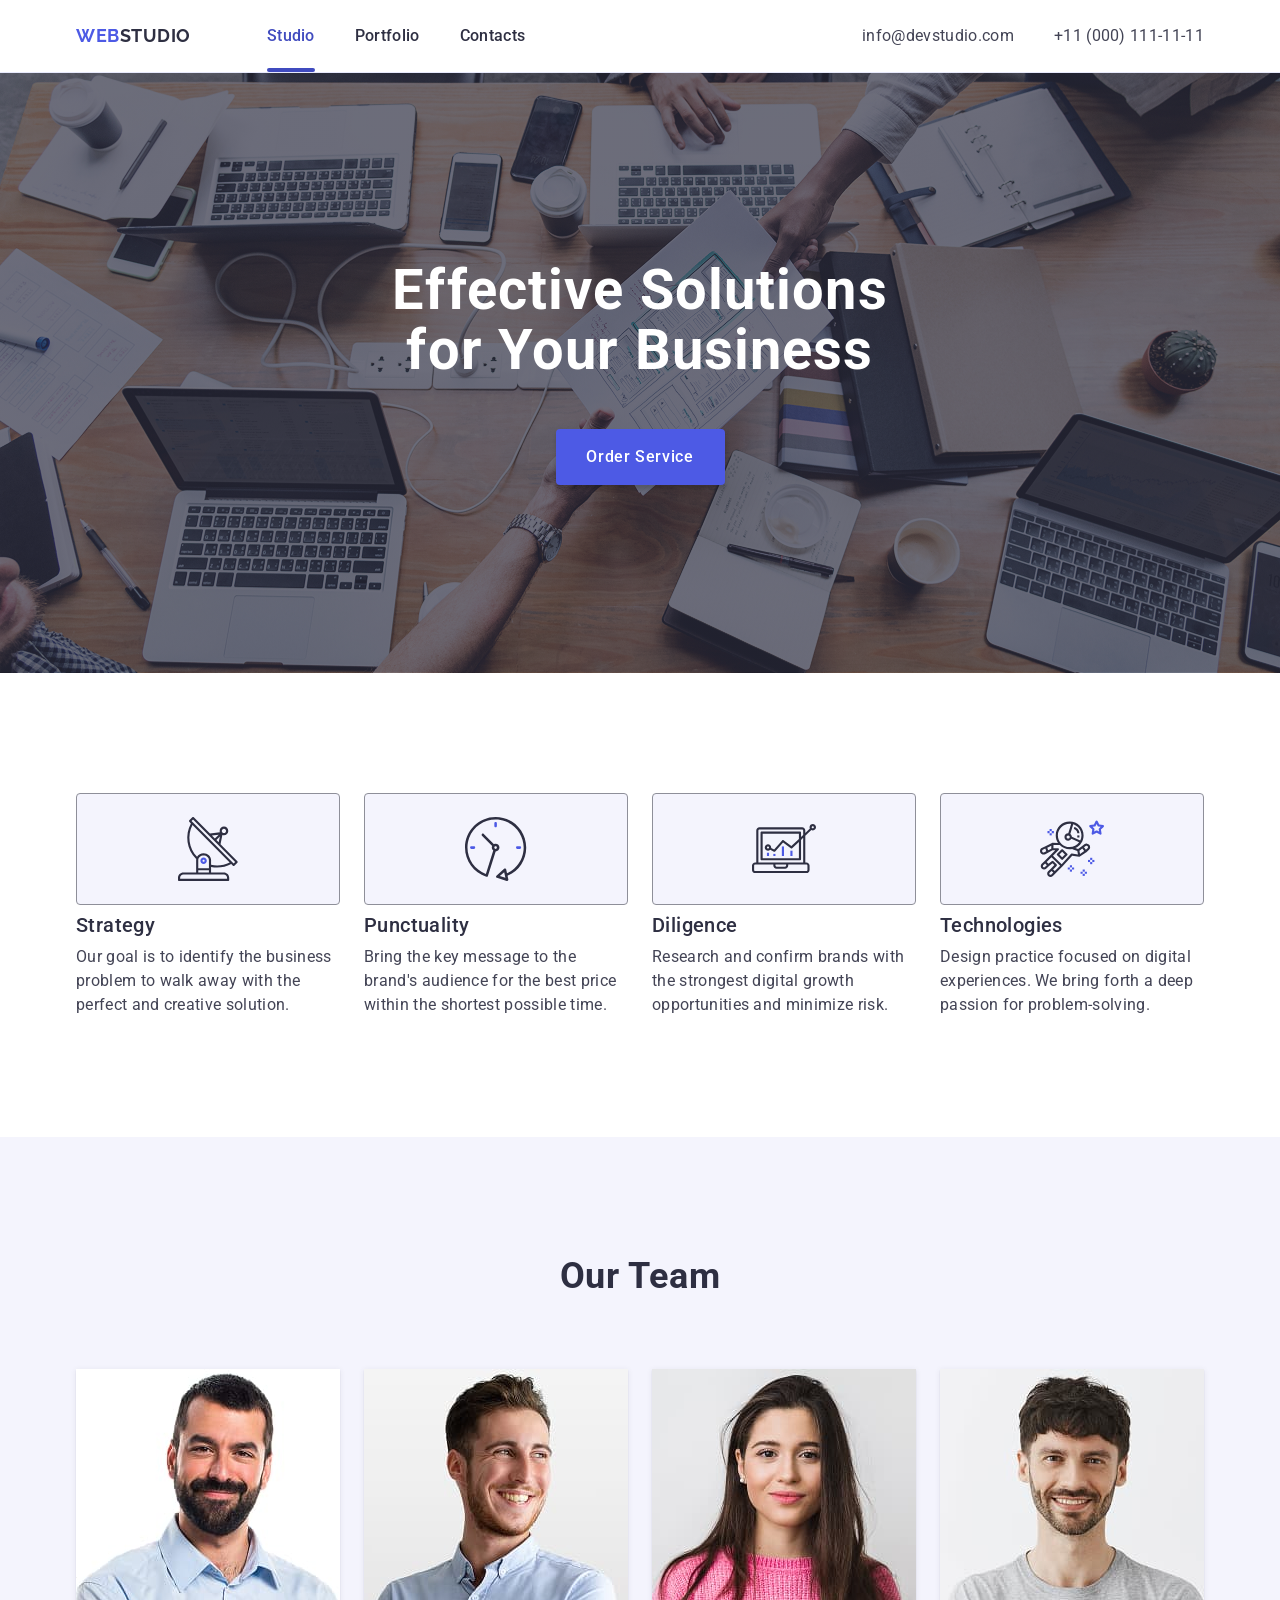
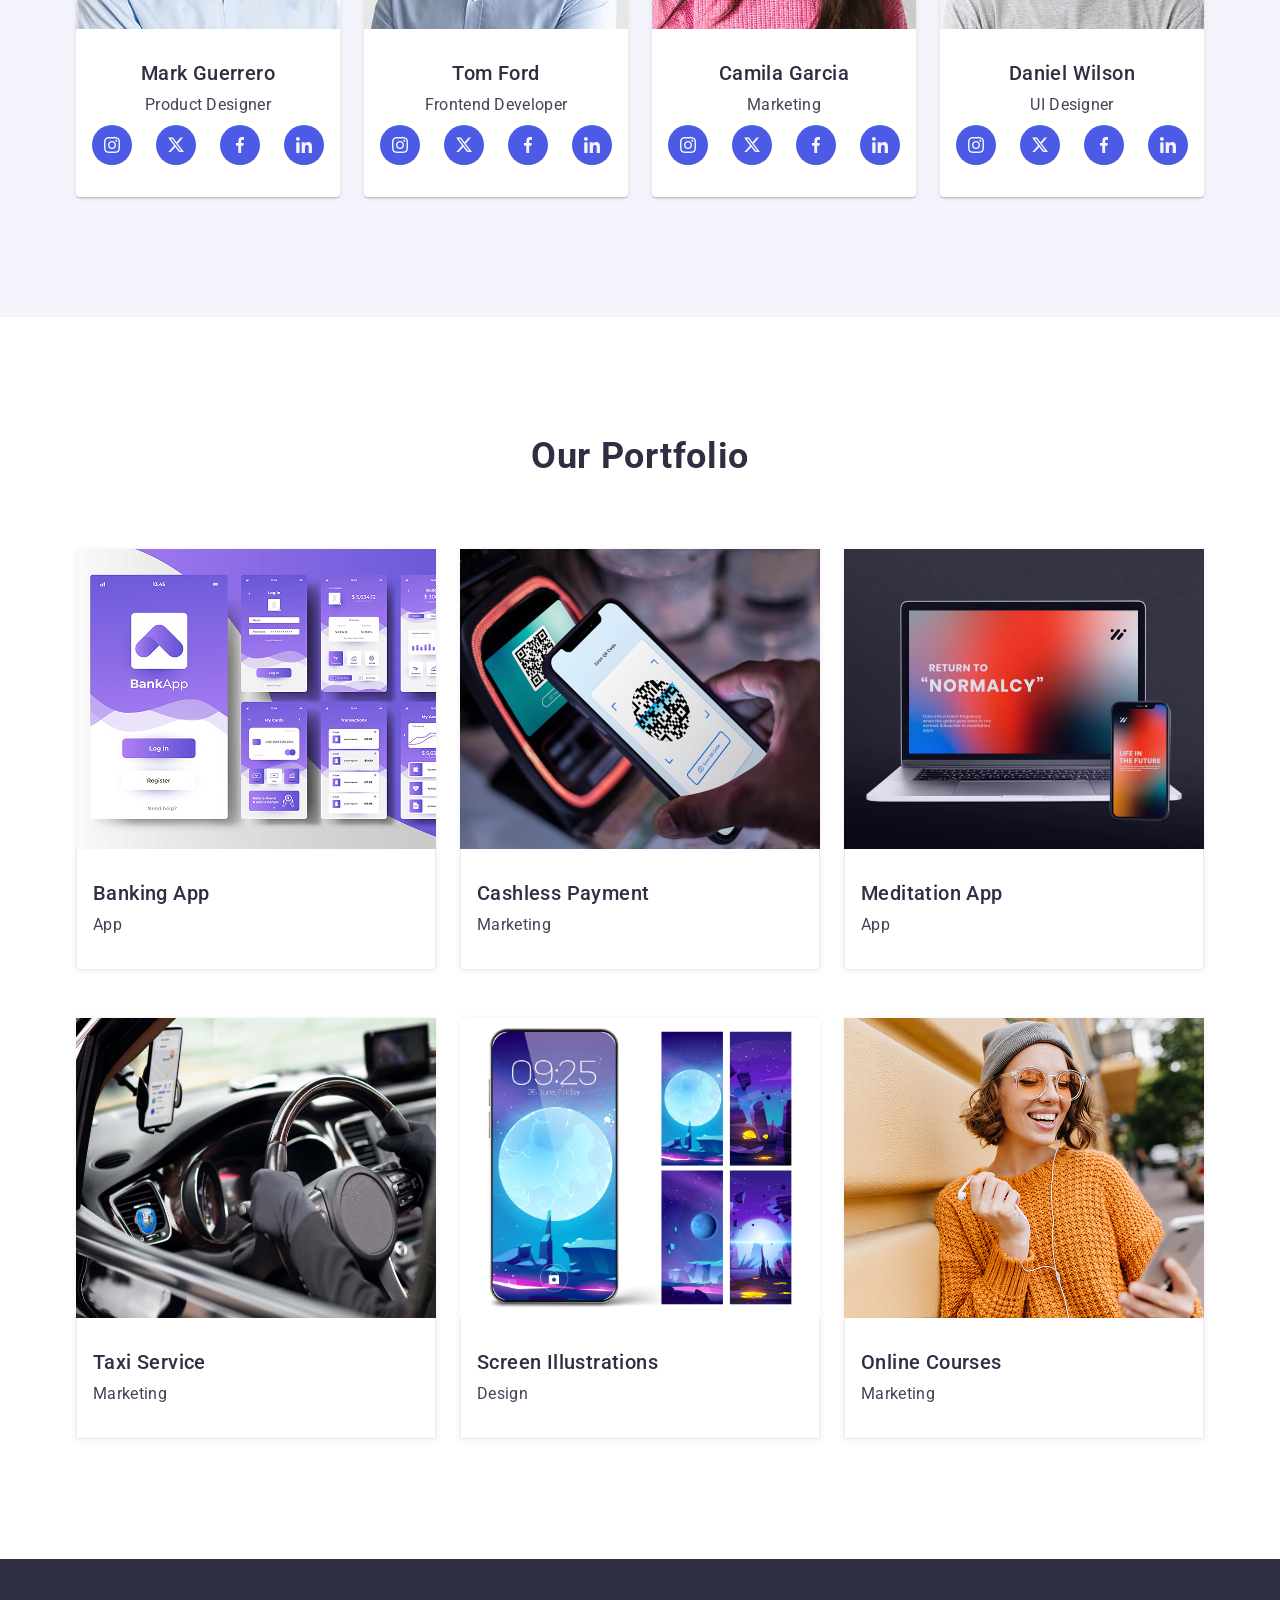
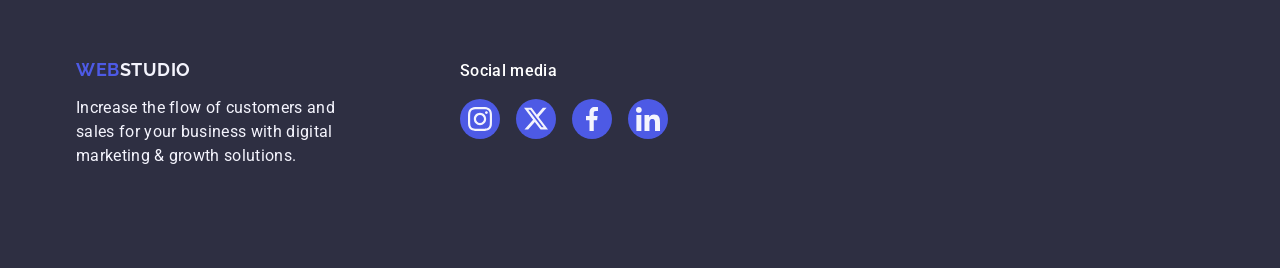
==== commit 1e26957f: "i hope  its will be final  editing))" ====
--- a/index.html
+++ b/index.html
@@ -28,7 +28,7 @@
         <nav class="header-nav">
           <ul class="menu">
             <li class="menu-item">
-              <a class="menu-item-link" href="./index.html">Studio</a>
+              <a class="menu-item-link is-active" href="./index.html">Studio</a>
             </li>
             <li class="menu-item">
               <a class="menu-item-link" href="">Portfolio</a>
@@ -66,11 +66,11 @@
         </div>
       </section>
 
-      <!--Our Features -->
+      <!--Our features -->
 
       <section id="features" class="section-strategy">
         <div class="container">
-          <h2 class="sr-only">Our Features</h2>
+          <h2 class="sr-only">Our features</h2>
 
           <ul class="strategy">
             <li class="strategy-item">
